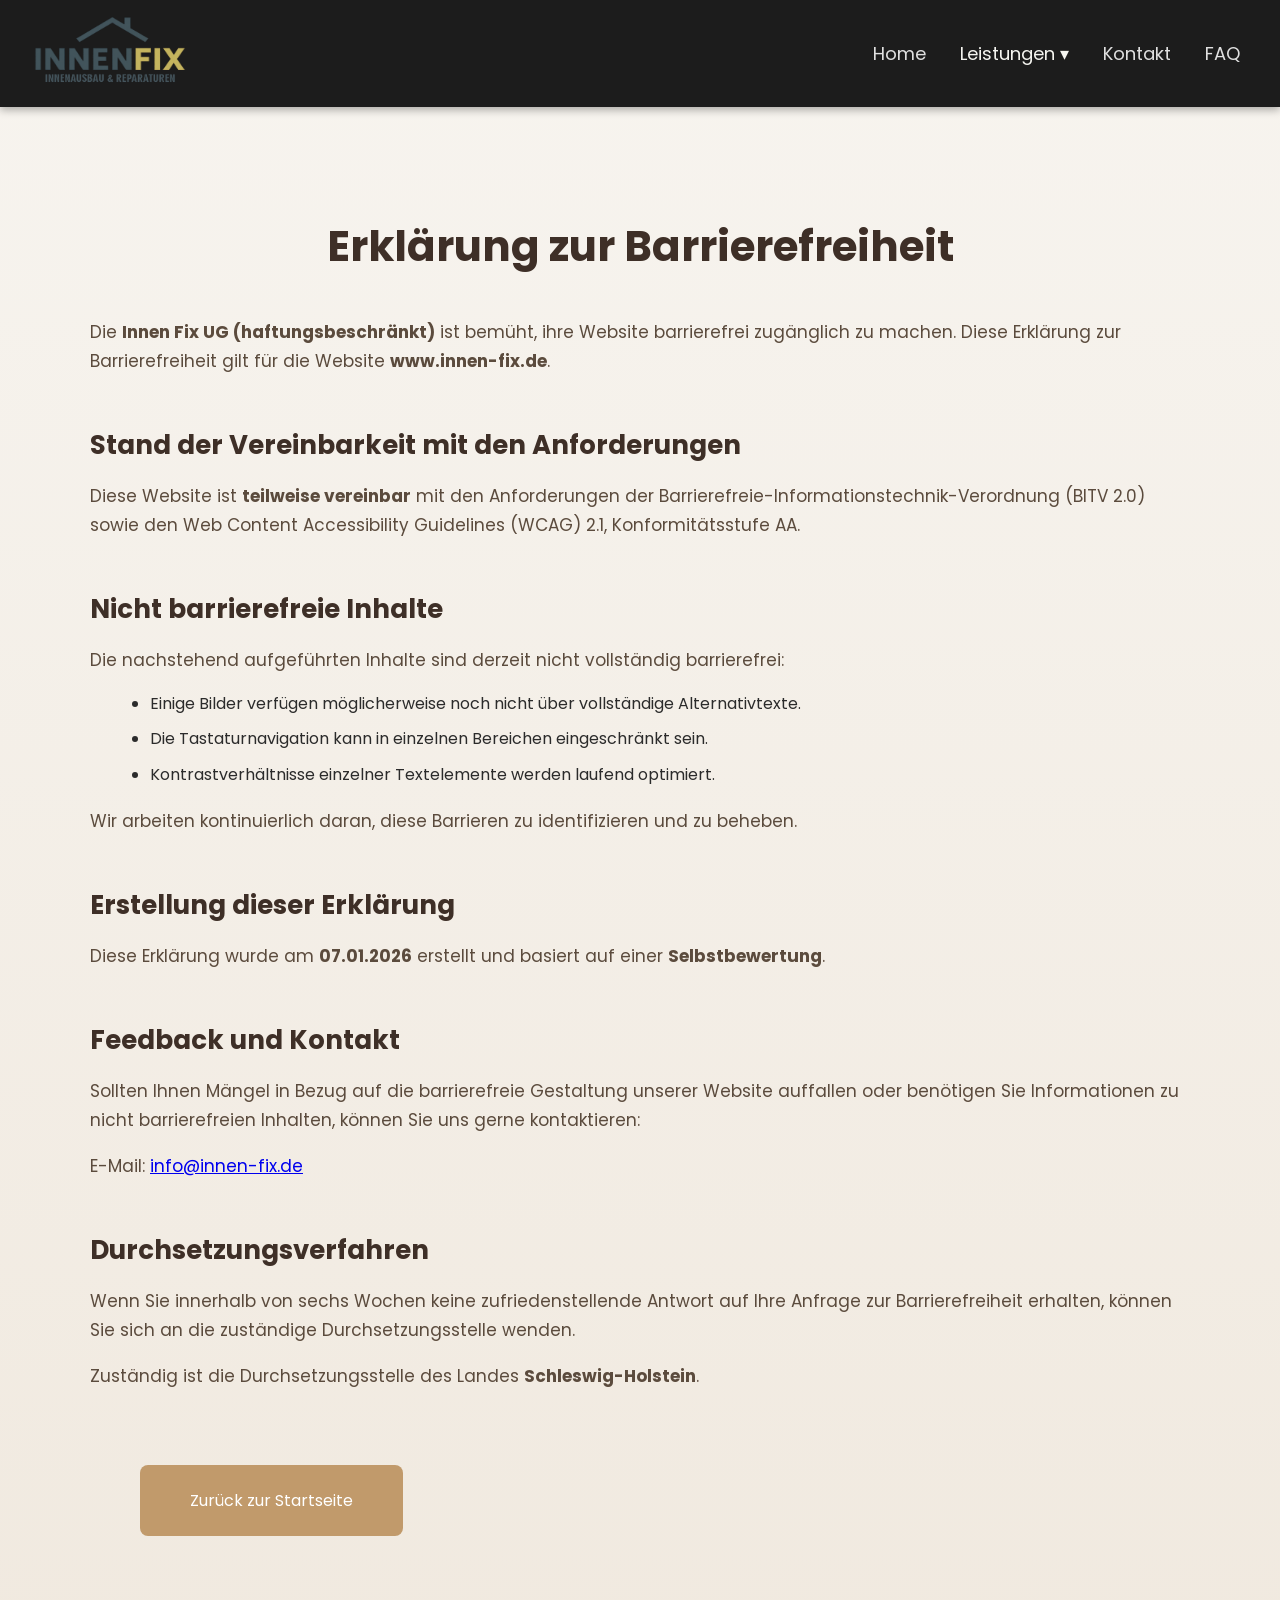
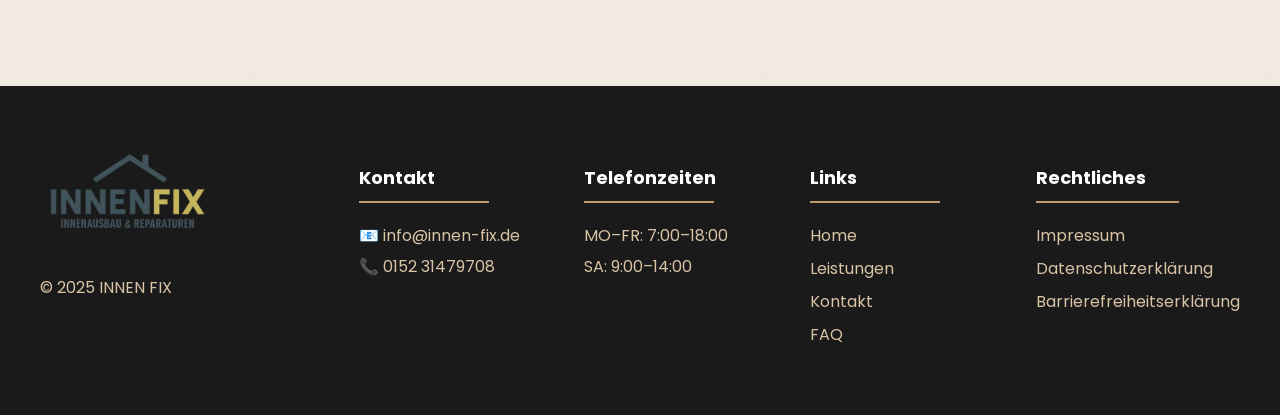
==== barrierefreiheit.html @ 5da725fe "Add files via upload" ====
<!DOCTYPE html>
<html lang="de">
<head>
  <meta charset="UTF-8">
  <meta name="viewport" content="width=device-width, initial-scale=1.0">
  <title>Barrierefreiheitserklärung — Innen Fix</title>
  <meta name="description" content="Erklärung zur Barrierefreiheit der Website Innen Fix gemäß BITV 2.0 und WCAG 2.1.">
  <link rel="stylesheet" href="style.css">
  <link href="https://fonts.googleapis.com/css2?family=Poppins:ital,wght@0,400;0,500;1,400&display=swap" rel="stylesheet">
</head>

<body>
  <header>
    <a href="index.html#home" class="logo"><img src="logo.png" width="170" height="80"></a>
    <nav>
      <a href="index.html#home">Home</a>

      <div class="dropdown">
        <a href="index.html#services" class="dropbtn">Leistungen ▾</a>
        <div class="dropdown-content">
          <a href="malerarbeiten.html">Malerarbeiten</a>
          <a href="gipskarton.html">Montage von Gipskarton und abgehängten Decken</a>
          <a href="bodenverlegung.html">Bodenverlegung</a>
          <a href="sockelleisten.html">Montage von Sockelleisten, Türen und Fenstern</a>
          <a href="mobelmontage.html">Möbelmontage</a>
          <a href="sanitararbeiten.html">Sanitärarbeiten</a>
          <a href="elektroinstallationsarbeiten.html">Elektroinstallationsarbeiten</a>
          <a href="fliesenarbeiten.html">Fliesenarbeiten</a>
          <a href="sonstiges.html">Sonstiges</a>
        </div>
      </div>

      <a href="index.html#contact">Kontakt</a>
      <a href="index.html#faq">FAQ</a>
    </nav>
  </header>

<main class="privacy-container">

  <h1>Erklärung zur Barrierefreiheit</h1>

  <p>
    Die <strong>Innen Fix UG (haftungsbeschränkt)</strong> ist bemüht,
    ihre Website barrierefrei zugänglich zu machen.
    Diese Erklärung zur Barrierefreiheit gilt für die Website
    <strong>www.innen-fix.de</strong>.
  </p>

  <h2>Stand der Vereinbarkeit mit den Anforderungen</h2>
  <p>
    Diese Website ist <strong>teilweise vereinbar</strong> mit den Anforderungen
    der Barrierefreie-Informationstechnik-Verordnung (BITV 2.0)
    sowie den Web Content Accessibility Guidelines (WCAG) 2.1,
    Konformitätsstufe AA.
  </p>

  <h2>Nicht barrierefreie Inhalte</h2>
  <p>
    Die nachstehend aufgeführten Inhalte sind derzeit nicht vollständig barrierefrei:
  </p>
  <ul>
    <li>Einige Bilder verfügen möglicherweise noch nicht über vollständige Alternativtexte.</li>
    <li>Die Tastaturnavigation kann in einzelnen Bereichen eingeschränkt sein.</li>
    <li>Kontrastverhältnisse einzelner Textelemente werden laufend optimiert.</li>
  </ul>

  <p>
    Wir arbeiten kontinuierlich daran, diese Barrieren zu identifizieren
    und zu beheben.
  </p>

  <h2>Erstellung dieser Erklärung</h2>
  <p>
    Diese Erklärung wurde am <strong>07.01.2026</strong> erstellt
    und basiert auf einer <strong>Selbstbewertung</strong>.
  </p>

  <h2>Feedback und Kontakt</h2>
  <p>
    Sollten Ihnen Mängel in Bezug auf die barrierefreie Gestaltung unserer Website
    auffallen oder benötigen Sie Informationen zu nicht barrierefreien Inhalten,
    können Sie uns gerne kontaktieren:
  </p>

  <p>
    E-Mail: <a href="mailto:info@innen-fix.de">info@innen-fix.de</a>
  </p>

  <h2>Durchsetzungsverfahren</h2>
  <p>
    Wenn Sie innerhalb von sechs Wochen keine zufriedenstellende Antwort
    auf Ihre Anfrage zur Barrierefreiheit erhalten,
    können Sie sich an die zuständige Durchsetzungsstelle wenden.
  </p>

  <p>
    Zuständig ist die Durchsetzungsstelle des Landes
    <strong>Schleswig-Holstein</strong>.
  </p>

  <a href="index.html" class="back-btn">Zurück zur Startseite</a>

</main>

<footer class="footer">
  <div class="footer-container">
    
    <div class="footer-col logo-col">
      <img src="logo.png" class="footer-logo">
      <p>© 2025 INNEN FIX</p>
    </div>

    <div class="footer-col">
      <h3>Kontakt</h3>
      <hr>
      <p>📧 <a href="mailto:info@innen-fix.de">info@innen-fix.de</a></p>
      <p>📞 <a href="tel:015231479708">0152 31479708</a></p>
    </div>

    <div class="footer-col">
      <h3>Telefonzeiten</h3>
      <hr>
      <p>MO–FR: 7:00–18:00</p>
      <p>SA: 9:00–14:00</p>
    </div>

    <div class="footer-col">
      <h3>Links</h3>
      <hr>
      <ul>
        <li><a href="index.html#home">Home</a></li>
        <li><a href="index.html#services">Leistungen</a></li>
        <li><a href="index.html#contact">Kontakt</a></li>
        <li><a href="index.html#faq">FAQ</a></li>
      </ul>
    </div>

    <div class="footer-col">
      <h3>Rechtliches</h3>
      <hr>
      <ul>
        <li><a href="impressum.html">Impressum</a></li>
        <li><a href="privacy.html">Datenschutzerklärung</a></li>
        <li><a href="barrierefreiheit.html">Barrierefreiheitserklärung</a></li>
      </ul>
    </div>
  </div>
</footer>

<button id="scrollToTop" title="Nach oben" aria-label="Nach oben">▲</button>
<script src="script.js"></script>
</body>
</html>
---- style.css ----
/* Загальні стилі */
body {
  margin: 0;
  font-family: 'Poppins', sans-serif;
  color: #2B2B2B;
  background: linear-gradient(180deg, #F7F4EF 0%, #EFE7DC 100%);
}

/* Хедер */
header {
  display: flex;
  justify-content: space-between;
  align-items: center;
  background-color: #1C1C1C;
  padding: 10px 25px;
  position: sticky;
  top: 0;
  z-index: 10;
  box-shadow: 0 3px 8px rgba(0, 0, 0, 0.3);
  transition: top 0.3s ease, opacity 0.3s ease;
}

header.hide {
  top: -100px;
  opacity: 0;
}

nav a {
  text-decoration: none;
  color: #E0E0E0;
  margin: 0 15px;
  font-size: 18px;
  transition: color 0.3s;
}

nav a:hover {
  color: #D8C3A5;
}

/* Герой-секція */
.hero {
  background: url("background-one.png") center/cover no-repeat;
  min-height: 85vh;
  display: flex;
  align-items: center;
  justify-content: center;
  position: relative;
}

.hero::after {
  content: "";
  position: absolute;
  inset: 0;
  background: rgba(130, 121, 112, 0.4);
}

.hero-text {
  position: relative;
  max-width: 1000px;
  text-align: center;
  color: #FFFFFF;
  z-index: 1;
  padding: 20px;
  animation: fadeIn 1.5s ease;
}

.hero-text h1 {
  font-size: 46px;
  margin-bottom: 20px;
  font-weight: 600;
  letter-spacing: 1px;
}

.hero-text p {
  font-size: 25px;
  line-height: 1.7;
  margin-bottom: 35px;
}

.hero-buttons {
  display: flex;
  justify-content: center;
  gap: 30px;
}

.hero-buttons button {
  background-color: #D8C3A5;
  color: #3E2F27;
  border: none;
  padding: 20px 75px;
  border-radius: 6px;
  font-size: 20px;
  cursor: pointer;
  transition: background 0.3s, transform 0.2s;
}

.hero-buttons button:hover {
  background-color: #C19A6B;
  transform: scale(1.05);
} 

/* Роздільник */
.divider {
  border: none;
  height: 1px;
  background-color: #D8C3A5;
  margin: 60px auto;
  width: 70%;
  box-shadow: 0 0 15px 10px rgba(209, 190, 160, 0.3);
}

/* Наші послуги */
.services {
  text-align: center;
  padding: 0px 80px 100px;
}

.services h2 {
  font-size: 40px;
  color: #3E2F27;
  margin-bottom: 60px;
  font-weight: 600;
  text-transform: uppercase;
  letter-spacing: 1px;
}

.service-container {
  display: flex;
  flex-wrap: wrap;
  justify-content: center;
  gap: 35px;
}

.service-card {
  text-decoration: none !important;
  color: inherit !important;
  display: flex;
  flex-direction: column;
  align-items: center;
  justify-content: center;
  background-color: #f3e6d2;
  border: 1px solid #E0D6C5;
  width: 400px;
  height: 230px;
  border-radius: 10px;
  box-shadow: 0 4px 10px rgba(0,0,0,0.1);
  padding: 15px;
  transition: transform 0.3s, box-shadow 0.3s;
  opacity: 0;
  transform: translateY(25px);
  transition: opacity 0.8s ease, transform 0.8s ease;
  will-change: transform, opacity;
}

.service-card.visible {
  opacity: 1;
  transform: translateY(0);
}

.service-card img {
  width: 80px;
  height: 80px;
  object-fit: contain;
  transition: transform 0.3s ease;
}

.service-card:hover {
  transform: translateY(-8px) scale(1.02);
  box-shadow: 0 12px 25px rgba(0,0,0,0.2);
}

.service-card:hover img {
  transform: scale(1.1);
}

.service-card h3 {
  text-decoration: none !important;
  color: #3E2F27 !important;
  margin: 1;
  text-align: center;
  font-size: 26px;
  margin-bottom: 12px;
  font-weight: 500;
}

/* Контактна секція */
.contact-section {
  background-color: #f3e6d2;
  padding: 80px 10%;
  color: #3E2F27;
}

.contact-container {
  display: flex;
  flex-wrap: wrap;
  justify-content: space-between;
  align-items: flex-start;
  gap: 50px;
}

.contact-info {
  flex: 1;
  min-width: 300px;
}

.contact-info h2 {
  font-size: 36px;
  margin-bottom: 20px;
  color: #3E2F27;
}

.contact-info p {
  font-size: 17px;
  line-height: 1.6;
  margin-bottom: 15px;
}

.contact-link {
  color: #3a2c1a; /* приємний темний колір тексту */
  text-decoration: none;
  font-weight: 500;
  transition: color 0.3s ease;
}

.contact-link:hover {
  color: #9D7C54; /* твій фірмовий відтінок */
}

.icon {
  width: 40px;
  margin-right: 8px;
  vertical-align: middle;
}

.contact-line {
  font-weight: 500;
  color: #3E2F27;
}

.contact-note {
  font-style: italic;
  margin-top: 10px;
  color: #5b4b3d;
}

.contact-form {
  flex: 1;
  min-width: 320px;
  background: #fff;
  padding: 35px;
  border-radius: 10px;
  box-shadow: 0 4px 12px rgba(0,0,0,0.15);
}

.form-group {
  margin-bottom: 20px;
  display: flex;
  flex-direction: column;
}

.form-group.full textarea {
  resize: none;
}

.form-group label {
  margin-bottom: 6px;
  font-weight: 500;
}

.form-group input,
.form-group textarea {
  padding: 10px 14px;
  border: 1px solid #ccc;
  border-radius: 6px;
  font-family: 'Poppins', sans-serif;
  font-size: 15px;
}

.form-group.checkbox {
  flex-direction: row;
  align-items: center;
}

.form-group.checkbox label {
  margin: 0 0 0 10px;
  font-size: 14px;
}

.form-group.checkbox a {
  color: #C19A6B;
  text-decoration: underline;
}

.send-btn {
  background-color: #C19A6B;
  color: #fff;
  border: none;
  padding: 14px 28px;
  border-radius: 6px;
  cursor: pointer;
  font-size: 16px;
  transition: background 0.3s ease;
}

.send-btn:hover {
  background-color: #a57f59;
}

/* Адаптивність */
@media (max-width: 850px) {
  .contact-container {
    flex-direction: column;
  }
}

/* FAQ */
.faq {
  background-color: #F8F6F2;
  padding: 90px 20px;
  display: flex;
  justify-content: center;
}

.faq-container {
  max-width: 900px;
  width: 100%;
  text-align: center;
}

.faq-header h2 {
  font-size: 40px;
  color: #2B2B2B;
  font-weight: 600;
  margin-bottom: 12px;
}

.faq-header h2 span {
  color: #9D7C54;
  font-style: italic;
}

.faq-header p {
  color: #555;
  font-size: 17px;
  margin-bottom: 50px;
}

.faq-list {
  display: flex;
  flex-direction: column;
  gap: 18px;
}

.faq-item {
  background: #fff;
  border-radius: 14px;
  border: 1px solid #ddd;
  box-shadow: 0 4px 10px rgba(0, 0, 0, 0.05);
  overflow: hidden;
  text-align: left;
  transition: all 0.3s ease;
}

.faq-title {
  width: 100%;
  background: none;
  border: none;
  outline: none;
  padding: 22px 26px;
  font-size: 18px;
  font-weight: 500;
  color: #2B2B2B;
  display: flex;
  justify-content: space-between;
  align-items: center;
  cursor: pointer;
  transition: all 0.3s ease;
}

.faq-title:hover {
  color: #9D7C54;
}

.faq-icon {
  font-size: 22px;
  color: #9D7C54;
  transition: transform 0.3s ease;
}

.faq-content {
  max-height: 0;
  overflow: hidden;
  font-size: 16px;
  color: #444;
  background: #fff;
  padding: 0 26px;
  line-height: 1.6;
  transition: all 0.4s ease;
}

.faq-item.active .faq-content {
  max-height: 400px;
  padding: 18px 26px 26px;
}

.faq-item.active .faq-icon {
  transform: rotate(45deg);
}

.faq-footer {
  margin-top: 40px;
  font-style: italic;
  color: #555;
}

.faq-footer a {
  color: #9D7C54;
  text-decoration: none;
  font-weight: 500;
}

.faq-footer a:hover {
  text-decoration: underline;
}

/* Responsive */
@media (max-width: 768px) {
  .faq-header h2 {
    font-size: 32px;
  }
  .faq-title {
    font-size: 17px;
  }
}

/* Футер */
.footer {
  background-color: #1A1A1A;
  padding: 60px 40px;
  color: #D8C3A5;
  margin-top: 50px;
  opacity: 0;
  transform: translateY(60px);
  transition: opacity 0.5s ease, transform 0.5s ease;
}

.footer.visible {
  opacity: 1;
  transform: translateY(0);
}

.footer-container {
  display: grid;
  grid-template-columns: 1.5fr 1fr 1fr 1fr 1fr;
  gap: 40px;
  align-items: start;
}

.footer h3 {
  font-size: 18px;
  margin-bottom: 10px;
  color: #FFFFFF;
}

.footer hr {
  width: 70%;
  border: none;
  border-top: 2px solid #C19A6B;
  margin: 10px 0 20px 0;
}

.footer a {
  color: #D8C3A5;
  text-decoration: none;
  transition: color 0.3s;
}

.footer a:hover {
  color: #fff;
}

.footer ul {
  list-style: none;
  padding: 0;
  margin: 0;
}

.footer ul li {
  margin-bottom: 8px;
}

.footer-logo {
  width: 175px;
  margin-bottom: 25px;
}

.footer-col p {
  margin: 6px 0;
}

/* Адаптивність */
@media (max-width: 900px) {
  .footer-container {
    grid-template-columns: 1fr 1fr;
    gap: 20px;
  }
}

@media (max-width: 600px) {
  .footer-container {
    grid-template-columns: 1fr;
  }
  .footer {
    text-align: center;
  }
}

/* Анімація */
@keyframes fadeIn {
  from {opacity: 0; transform: translateY(20px);}
  to {opacity: 1; transform: translateY(0);}
}

/* Стрілка "вгору" */
#scrollToTop {
  position: fixed;
  bottom: 30px;
  right: 30px;
  width: 50px;
  height: 50px;
  background-color: #C19A6B;
  color: #fff;
  border: none;
  border-radius: 50%;
  font-size: 24px;
  cursor: pointer;
  display: none;
  align-items: center;
  justify-content: center;
  box-shadow: 0 4px 10px rgba(0,0,0,0.3);
  transition: opacity 0.3s, transform 0.3s, background 0.3s;
  z-index: 1000;
}

#scrollToTop:hover {
  background-color: #C19A6B;
  transform: scale(1.1);
}

/* Випадаюче меню */
.dropdown {
  position: relative;
  display: inline-block;
}

.dropbtn {
  color: #F5F5F0;
  text-decoration: none;
  font-size: 18px;
  margin: 0 15px;
  cursor: pointer;
  transition: color 0.3s ease;
}

.dropbtn:hover {
  color: #D8C3A5;
}

.dropdown-content {
  display: none;
  position: absolute;
  background-color: #f3e6d2;
  min-width: 300px;
  box-shadow: 0 8px 16px rgba(0,0,0,0.25);
  border-radius: 8px;
  z-index: 100;
  top: 100%;
  left: 0;
  animation: dropdownFade 0.25s ease;
}

.dropdown-content.show {
  display: block;
}

.dropdown-content a {
  color: #3E2F27;
  padding: 12px 18px;
  text-decoration: none;
  display: block;
  font-size: 17px;
  transition: background-color 0.3s ease, padding-left 0.2s ease;
  border-bottom: 1px solid rgba(0,0,0,0.08);
}

.dropdown-content a:last-child {
  border-bottom: none;
}

.dropdown-content a:hover {
  background-color: #e7d6bb;
  padding-left: 22px;
}

@media (hover: hover) {
  .dropdown:hover .dropdown-content {
    display: block;
  }
}

/* Анімація появи меню */
@keyframes dropdownFade {
  from {opacity: 0; transform: translateY(10px);}
  to {opacity: 1; transform: translateY(0);}
}

/* Адаптивність */
@media (max-width: 800px) {
  .dropdown-content {
    position: static;
    box-shadow: none;
    background-color: transparent;
    border-radius: 0;
  }

  .dropdown-content a {
    padding: 10px 0;
    border: none;
    background: none;
    color: #F5F5F0;
  }

  .dropdown-content a:hover {
    background: none;
    color: #D8C3A5;
  }
}

@media (max-width: 1024px) {
  body {
    font-size: 16px;
  }
}

@media (max-width: 768px) {
  header {
    flex-direction: column;
    padding: 10px 15px;
  }

  nav {
    display: flex;
    flex-wrap: wrap;
    justify-content: center;
    gap: 10px;
  }

  nav a, .dropbtn {
    font-size: 16px;
    margin: 5px;
  }
}

@media (max-width: 768px) {
  .hero {
    min-height: 75vh;
    padding: 40px 10px;
  }

  .hero-text h1 {
    font-size: 30px;
  }

  .hero-text p {
    font-size: 18px;
  }

  .hero-buttons {
    flex-direction: column;
    gap: 15px;
  }

  .hero-buttons button {
    width: 100%;
    padding: 16px 0;
    font-size: 18px;
  }
}

@media (max-width: 768px) {
  .services {
    padding: 0 20px 60px;
  }

  .service-card {
    width: 100%;
    max-width: 360px;
    height: auto;
    padding: 20px;
  }

  .service-card h3 {
    font-size: 22px;
  }
}

@media (max-width: 768px) {
  .contact-section {
    padding: 60px 20px;
  }

  .contact-info h2 {
    font-size: 28px;
  }

  .contact-form {
    padding: 25px;
  }
}

@media (max-width: 768px) {
  .contact-section {
    padding: 60px 20px;
  }

  .contact-info h2 {
    font-size: 28px;
  }

  .contact-form {
    padding: 25px;
  }
}

@media (max-width: 480px) {
  .faq-header h2 {
    font-size: 26px;
  }

  .faq-title {
    font-size: 16px;
    padding: 18px;
  }
}

@media (max-width: 600px) {
  .footer {
    padding: 40px 20px;
  }

  .footer-logo {
    margin: 0 auto 20px;
    display: block;
  }
}

@media (max-width: 768px) {

  nav ul {
    display: none; /* тимчасово ховаємо меню */
  }

  .hero h1 {
    font-size: 1.8rem;
    line-height: 1.2;
  }

  .hero p {
    font-size: 1rem;
  }

  .hero-buttons {
    gap: 12px;
  }

  .hero-buttons a {
    padding: 14px 18px;
    font-size: 1rem;
  }
}

.btn {
  display: inline-block;
  padding: 20px 50px;
  background: #d9c2a3;
  color: #000;
  border-radius: 8px;
  font-size: 1.3rem;
  text-decoration: none;
  text-align: center;
}

.btn:hover {
  background: #c9ae8f;
}

/* ===== SERVICE PAGE ===== */
.service-page {
  max-width: 1100px;
  margin: 0 auto;
  padding: 70px 20px;
}

.service-title {
  text-align: center;
  margin-bottom: 70px;
}

.service-title h1 {
  font-size: 42px;
  color: #3E2F27;
  margin-bottom: 10px;
}

.service-title p {
  font-size: 18px;
  color: #5b4b3d;
}

/* Sections */
.service-section {
  background: #FAF8F5;
  border-radius: 20px;
  padding: 50px;
  margin-bottom: 70px;
  display: flex;
  gap: 50px;
  align-items: center;
  box-shadow: 0 20px 40px rgba(0, 0, 0, 0.06);
  border-left: 6px solid #C6A66A;
  transition: transform 0.3s ease, box-shadow 0.3s ease;
}

.service-section:hover {
  transform: translateY(-6px);
  box-shadow: 0 30px 60px rgba(0, 0, 0, 0.1);
}

.service-section.reverse {
  flex-direction: row-reverse;
}

.service-text {
  flex: 1;
}

.service-text h2 {
  font-size: 28px;
  color: #2F2F2F;
  margin-bottom: 15px;
  position: relative;
}

.service-text h2::after {
  content: "";
  display: block;
  width: 60px;
  height: 3px;
  background: #C6A66A;
  margin-top: 10px;
  border-radius: 2px;
}

.service-text p {
  font-size: 16px;
  line-height: 1.7;
  color: #555;
  margin-bottom: 20px;
}

.service-text ul {
  list-style: none;
  padding: 0;
}

.service-text ul li {
  padding-left: 28px;
  margin-bottom: 10px;
  position: relative;
  color: #444;
}

.service-text ul li::before {
  content: "✓";
  position: absolute;
  left: 0;
  color: #C6A66A;
  font-weight: bold;
}

.service-image {
  flex: 1;
}

.service-image img {
  width: 100%;
  border-radius: 18px;
  box-shadow: 0 15px 35px rgba(0, 0, 0, 0.15);
  transition: transform 0.4s ease;
}

.service-section:hover .service-image img {
  transform: scale(1.03);
}

.service-included {
  background: #2F2F2F;
  color: #F5F5F5;
  border-left-color: #C6A66A;
}

.service-included h2 {
  color: #FFF;
}

.service-included ul li {
  color: #DDD;
}

.service-included ul li::before {
  color: #C6A66A;
}

@media (max-width: 900px) {
  .service-section,
  .service-section.reverse {
    flex-direction: column;
    padding: 35px 25px;
  }

  .service-image img {
    margin-top: 25px;
  }
}

/* ===== SERVICES SLIDER ===== */
.services-slider {
  margin-top: 100px;
  padding: 50px;
  background: linear-gradient(135deg, #EFE7DC, #E2D5C3);
  width: 100vw;
  position: relative;
  left: 50%;
  transform: translateX(-50%);
}

.services-slider-inner {
  max-width: 1100px;
  margin: 0 auto;
  padding: 0 25px;
  text-align: center;
}

.services-slider h2 {
  font-size: 30px;
  color: #3E2F27;
  margin-bottom: 40px;
}

.slider-wrapper {
  display: flex;
  align-items: center;
  justify-content: center;
  gap: 25px;
}

.slider-card {
  width: 600px;
  background: #1C1C1C;
  border-radius: 16px;
  overflow: hidden;
  text-decoration: none;
  color: #D8C3A5;
  box-shadow: 0 10px 28px rgba(0,0,0,0.3);
  transition: transform 0.3s ease;
}

.slider-card:hover {
  transform: translateY(-6px);
}

.slider-card img {
  width: 100%;
  height: 200px;
  object-fit: cover;
}

.slider-card span {
  display: block;
  padding: 16px;
  font-size: 20px;
}

/* Arrows */
.slider-btn {
  background: #1C1C1C;
  color: #D8C3A5;
  border: none;
  width: 48px;
  height: 48px;
  border-radius: 50%;
  font-size: 22px;
  cursor: pointer;
  transition: background 0.3s ease;
}

.slider-btn:hover {
  background: #3E2F27;
}

/* Mobile */
@media (max-width: 600px) {
  .slider-card {
    width: 100%;
    max-width: 340px;
  }
}

/* ===== PRIVACY PAGE ===== */
.privacy-container {
  max-width: 1100px;
  margin: 0 auto;
  padding: 80px 25px 100px;
  animation: fadeIn 0.8s ease;
}

.privacy-container h1 {
  font-size: 42px;
  color: #3E2F27;
  margin-bottom: 40px;
  text-align: center;
}

.privacy-container h2 {
  font-size: 26px;
  color: #3E2F27;
  margin-top: 50px;
  margin-bottom: 15px;
}

.privacy-container p {
  font-size: 17px;
  line-height: 1.7;
  color: #5b4b3d;
  margin-bottom: 15px;
}

.privacy-container ul {
  margin-left: 20px;
  margin-bottom: 20px;
}

.privacy-container ul li {
  margin-bottom: 10px;
  line-height: 1.6;
}

.back-btn {
  display: inline-block;
  margin-top: 60px;
  margin-left: 50px;
  padding: 23px 50px;
  background-color: #C19A6B;
  color: #fff;
  border-radius: 8px;
  text-decoration: none;
  font-size: 16px;
  transition: background 0.3s ease, transform 0.2s ease;
}

.back-btn:hover {
  background-color: #a57f59;
  transform: translateY(-2px);
}

/* Mobile */
@media (max-width: 768px) {
  .privacy-container {
    padding: 60px 18px 80px;
  }

  .privacy-container h1 {
    font-size: 32px;
  }

  .privacy-container h2 {
    font-size: 22px;
  }

  .privacy-container p {
    font-size: 16px;
  }
}
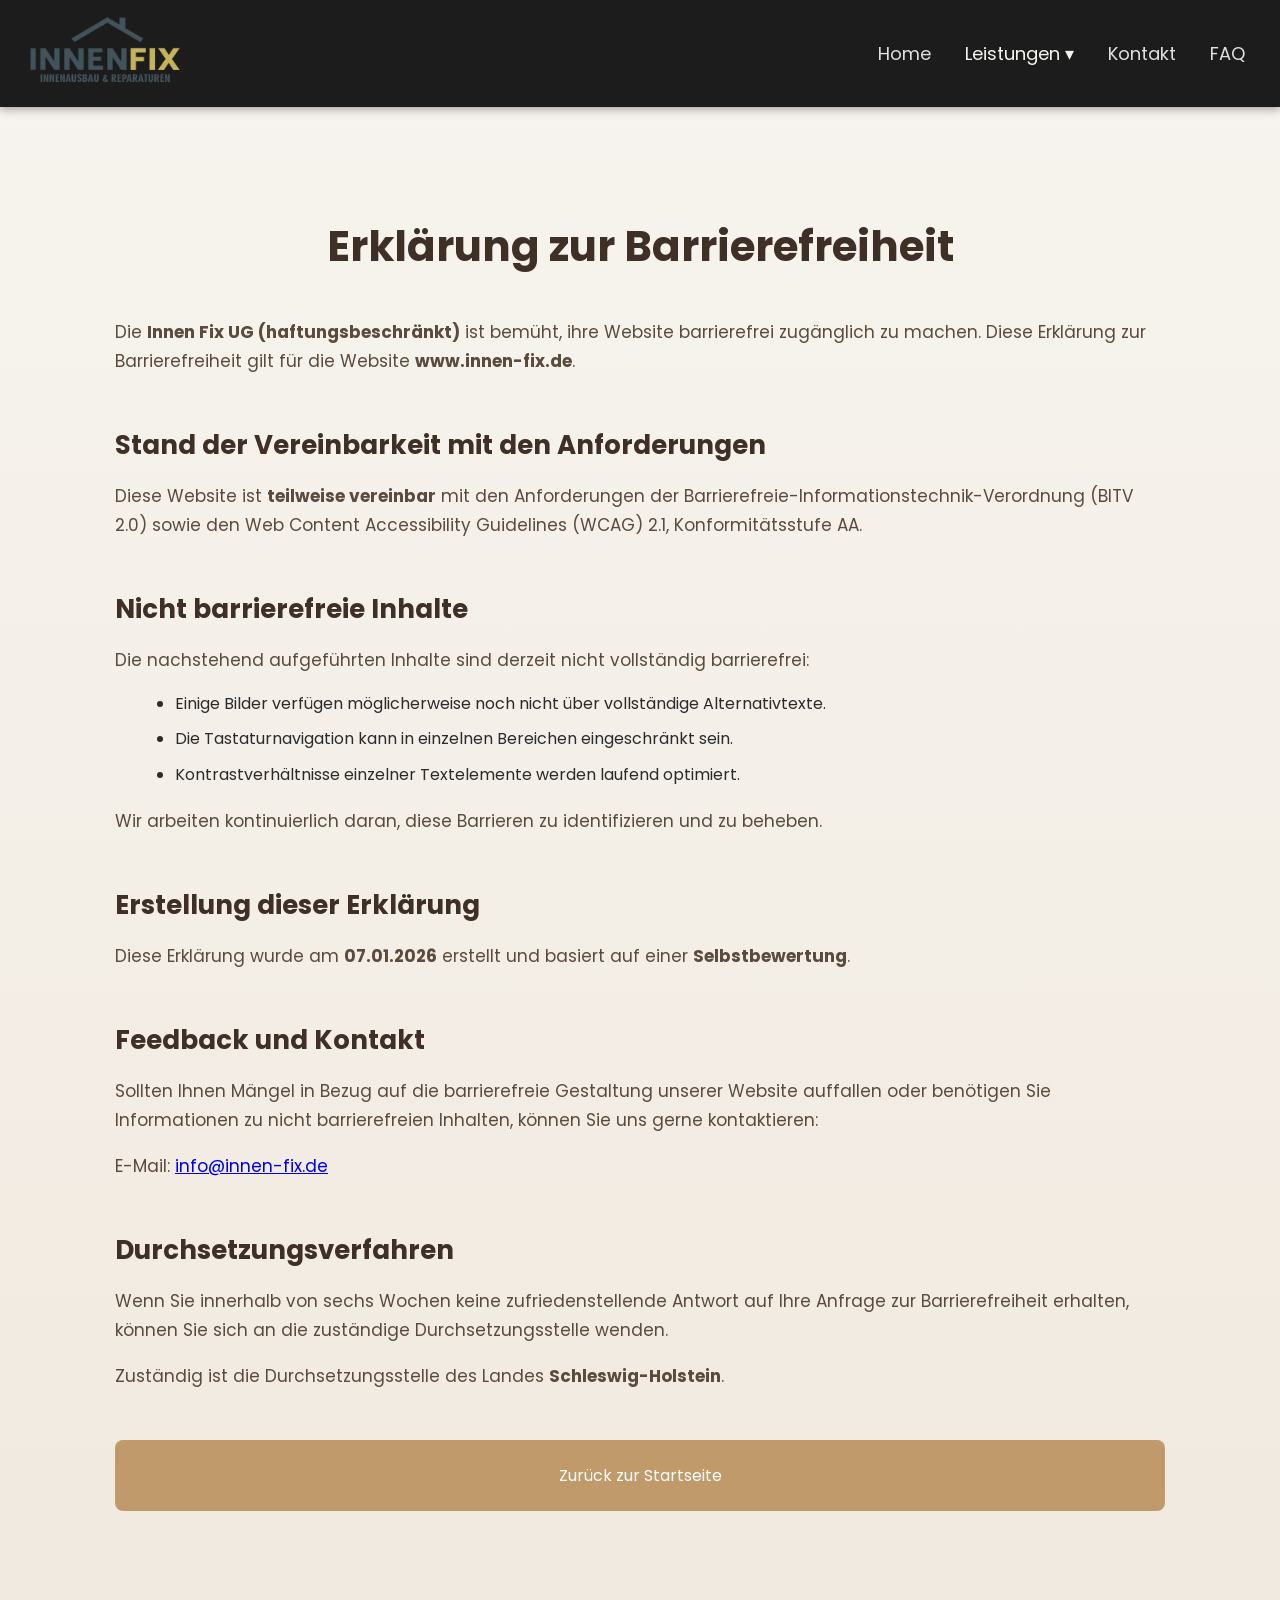
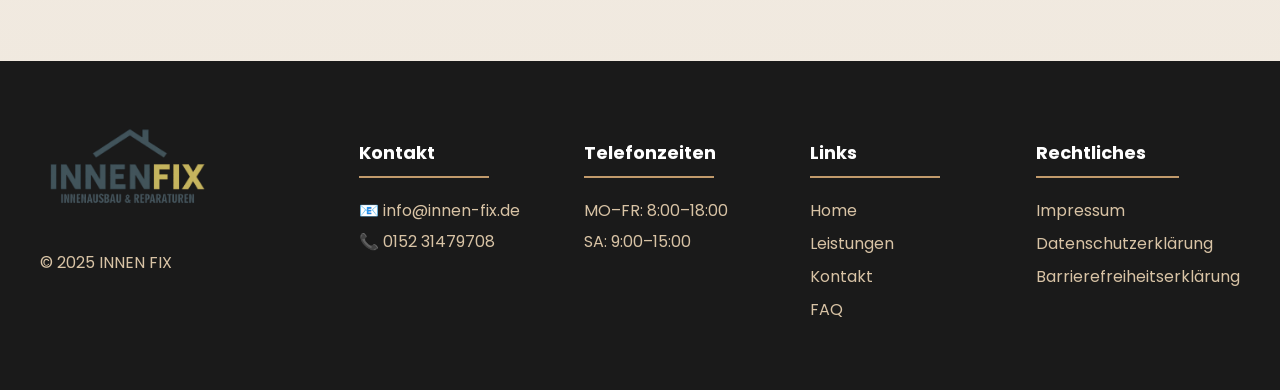
==== commit 4573b951: "Revise footer contact details and timings Updated contact information and footer details." ====
--- a/barrierefreiheit.html
+++ b/barrierefreiheit.html
@@ -120,8 +120,8 @@
     <div class="footer-col">
       <h3>Telefonzeiten</h3>
       <hr>
-      <p>MO–FR: 7:00–18:00</p>
-      <p>SA: 9:00–14:00</p>
+      <p>MO–FR: 8:00–18:00</p>
+      <p>SA: 9:00–15:00</p>
     </div>
 
     <div class="footer-col">
--- a/style.css
+++ b/style.css
@@ -936,23 +936,19 @@
 /* ===== SERVICES SLIDER ===== */
 .services-slider {
   margin-top: 100px;
-  padding: 50px;
-  background: linear-gradient(135deg, #EFE7DC, #E2D5C3);
-  width: 100vw;
-  position: relative;
-  left: 50%;
-  transform: translateX(-50%);
+  padding: 30px 20px;
+  width: 100%;
 }
 
 .services-slider-inner {
-  max-width: 1100px;
+  max-width: 1000px;
   margin: 0 auto;
   padding: 0 25px;
   text-align: center;
 }
 
 .services-slider h2 {
-  font-size: 30px;
+  font-size: 35px;
   color: #3E2F27;
   margin-bottom: 40px;
 }
@@ -965,7 +961,8 @@
 }
 
 .slider-card {
-  width: 600px;
+  width: 100%;
+  max-width: 600px;
   background: #1C1C1C;
   border-radius: 16px;
   overflow: hidden;
@@ -987,8 +984,8 @@
 
 .slider-card span {
   display: block;
-  padding: 16px;
-  font-size: 20px;
+  padding: 8px;
+  font-size: 25px;
 }
 
 /* Arrows */
@@ -1008,11 +1005,27 @@
   background: #3E2F27;
 }
 
-/* Mobile */
+/* ===== FIX SERVICES SLIDER MOBILE ===== */
 @media (max-width: 600px) {
+
   .slider-card {
-    width: 100%;
-    max-width: 340px;
+    width: 500px;
+    max-width: 500px;
+  }
+
+  .slider-card img {
+    height: 180px;
+  }
+
+  .slider-card span {
+    font-size: 19px;
+    padding: 12px;
+    text-align: center;
+    background: #1C1C1C;
+  }
+
+  .slider-wrapper {
+    gap: 12px;
   }
 }
 
@@ -1056,15 +1069,15 @@
 }
 
 .back-btn {
-  display: inline-block;
-  margin-top: 60px;
-  margin-left: 50px;
+  display: block;
+  margin: 50px auto 0 auto; /* центр */
   padding: 23px 50px;
   background-color: #C19A6B;
   color: #fff;
   border-radius: 8px;
   text-decoration: none;
   font-size: 16px;
+  text-align: center;
   transition: background 0.3s ease, transform 0.2s ease;
 }
 
@@ -1075,12 +1088,18 @@
 
 /* Mobile */
 @media (max-width: 768px) {
+  .back-btn {
+    display: block;
+    margin: 20px auto 0 auto;
+    text-align: center;
+  }
+
   .privacy-container {
     padding: 60px 18px 80px;
   }
 
   .privacy-container h1 {
-    font-size: 32px;
+    font-size: 30px;
   }
 
   .privacy-container h2 {
@@ -1091,3 +1110,95 @@
     font-size: 16px;
   }
 }
+
+/* GLOBAL MOBILE FIX */
+*, *::before, *::after {
+  box-sizing: border-box;
+}
+
+html, body {
+  max-width: 100%;
+  overflow-x: hidden;
+}
+
+header {
+  width: 100%;
+  max-width: 100vw;
+  padding-left: 20px;
+  padding-right: 20px;
+}
+
+/* ===== NEXT SERVICE BUTTON ===== */
+.next-service {
+  margin: 10px auto 60px;
+  max-width: 800px;
+  padding: 0 20px;
+  text-align: center;
+}
+
+.next-service-btn {
+  display: flex;
+  justify-content: space-between;
+  align-items: center;
+  gap: 20px;
+  padding: 28px 36px;
+  background: linear-gradient(135deg, #1C1C1C, #2F2F2F);
+  color: #D8C3A5;
+  border-radius: 18px;
+  text-decoration: none;
+  box-shadow: 0 18px 40px rgba(0,0,0,0.35);
+  transition: transform 0.3s ease, box-shadow 0.3s ease;
+}
+
+.next-service-btn span {
+  font-size: 16px;
+  opacity: 0.85;
+}
+
+.next-service-btn strong {
+  font-size: 22px;
+  font-weight: 500;
+  color: #fff;
+}
+
+.next-service-btn .arrow {
+  font-size: 30px;
+  transition: transform 0.3s ease;
+}
+
+.next-service-btn:hover {
+  transform: translateY(-6px);
+  box-shadow: 0 28px 60px rgba(0,0,0,0.5);
+}
+
+.next-service-btn:hover .arrow {
+  transform: translateX(8px);
+}
+
+@media (max-width: 600px) {
+
+  .next-service {
+    margin: 14px auto 45px;
+    padding: 0 14px;
+  }
+
+  .next-service-btn {
+    padding: 22px 24px;
+    border-radius: 16px;
+    gap: 12px;
+    box-shadow: 0 12px 28px rgba(0,0,0,0.28);
+  }
+
+  .next-service-btn span {
+    font-size: 14px;
+  }
+
+  .next-service-btn strong {
+    font-size: 19px;
+    line-height: 1.25;
+  }
+
+  .next-service-btn .arrow {
+    font-size: 24px;
+  }
+}
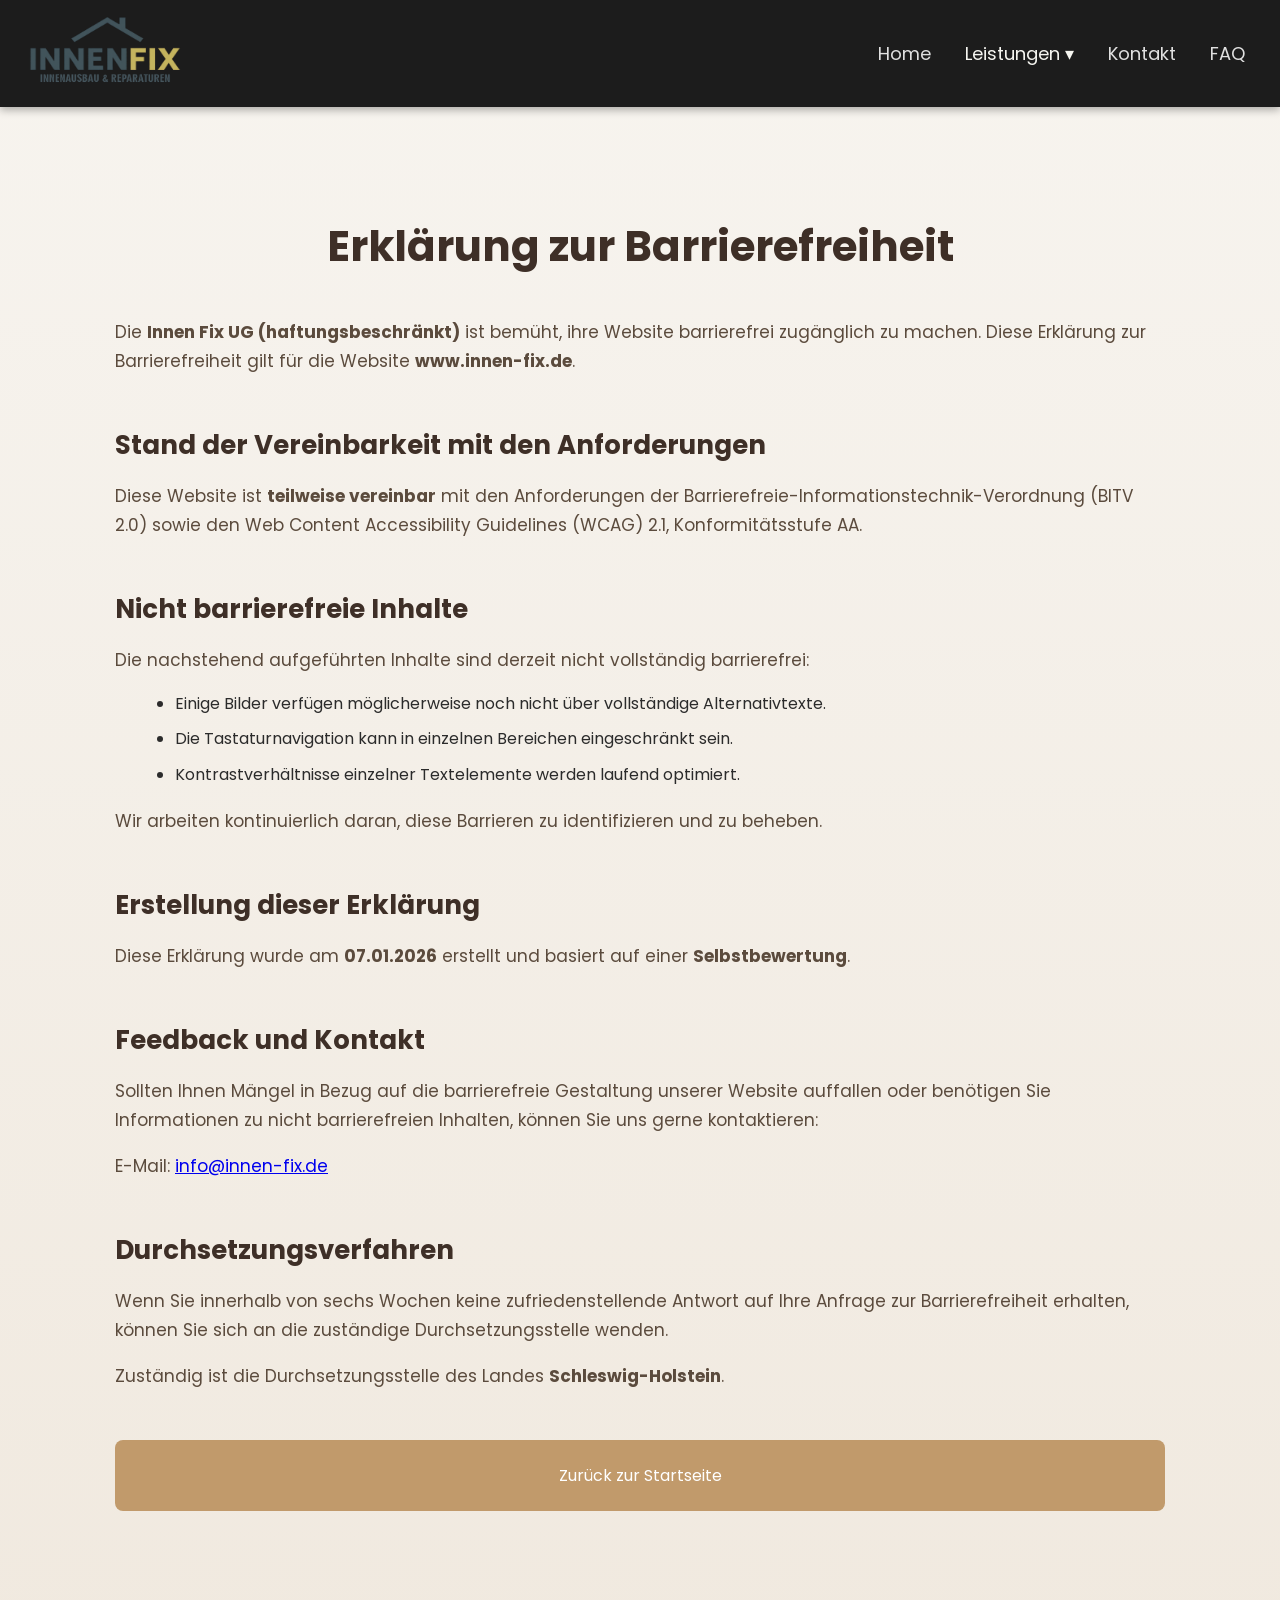
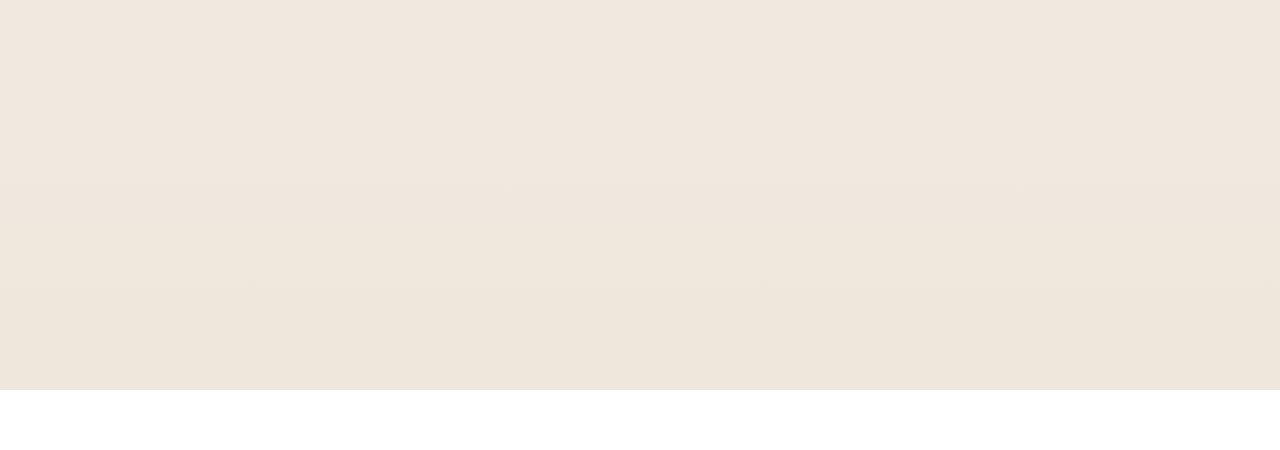
==== commit d14bd70d: "Revise accessibility declaration content and title Updated the accessibility declaration page with a" ====
--- a/barrierefreiheit.html
+++ b/barrierefreiheit.html
@@ -3,7 +3,7 @@
 <head>
   <meta charset="UTF-8">
   <meta name="viewport" content="width=device-width, initial-scale=1.0">
-  <title>Barrierefreiheitserklärung — Innen Fix</title>
+  <title>Barrierefreiheitserklärung | Innen Fix Lübeck</title>
   <meta name="description" content="Erklärung zur Barrierefreiheit der Website Innen Fix gemäß BITV 2.0 und WCAG 2.1.">
   <link rel="stylesheet" href="style.css">
   <link href="https://fonts.googleapis.com/css2?family=Poppins:ital,wght@0,400;0,500;1,400&display=swap" rel="stylesheet">
@@ -24,7 +24,6 @@
           <a href="sockelleisten.html">Montage von Sockelleisten, Türen und Fenstern</a>
           <a href="mobelmontage.html">Möbelmontage</a>
           <a href="sanitararbeiten.html">Sanitärarbeiten</a>
-          <a href="elektroinstallationsarbeiten.html">Elektroinstallationsarbeiten</a>
           <a href="fliesenarbeiten.html">Fliesenarbeiten</a>
           <a href="sonstiges.html">Sonstiges</a>
         </div>
--- a/style.css
+++ b/style.css
@@ -1008,24 +1008,49 @@
 /* ===== FIX SERVICES SLIDER MOBILE ===== */
 @media (max-width: 600px) {
 
+  .services-slider {
+    width: 100vw;
+    max-width: 100vw;
+    margin-left: calc(-50vw + 50%);
+    margin-right: calc(-50vw + 50%);
+    padding-left: 0;
+    padding-right: 0;
+  }
+
+  .slider-wrapper {
+    width: 100%;
+    padding: 0 12px;
+    box-sizing: border-box;
+  }
+
+   .services-slider-inner {
+    max-width: 100%;
+    padding-left: 0;
+    padding-right: 0;
+  }
+
   .slider-card {
-    width: 500px;
-    max-width: 500px;
+    width: 100%;
+    max-width: 100%;
   }
 
   .slider-card img {
-    height: 180px;
+    width: 100%;
+    height: 200px;
+    object-fit: cover;
   }
 
   .slider-card span {
-    font-size: 19px;
+    font-size: 16px;
     padding: 12px;
+    display: block;
     text-align: center;
-    background: #1C1C1C;
-  }
-
-  .slider-wrapper {
-    gap: 12px;
+  }
+
+  .slider-btn {
+    width: 40px;
+    height: 40px;
+    font-size: 16px;
   }
 }
 
@@ -1202,3 +1227,73 @@
     font-size: 24px;
   }
 }
+
+/* ===== FIX service-included TEXT VISIBILITY ===== */
+.service-included .service-text p,
+.service-included .service-text li {
+  color: #EAEAEA !important;
+}
+
+.service-included .service-text h2 {
+  color: #FFFFFF !important;
+}
+
+.service-included .service-text ul li::before {
+  color: #C6A66A;
+}
+
+.service-included {
+  background: linear-gradient(135deg, #1C1C1C, #2F2F2F);
+}
+
+/* ===== MOBILE: FORCE SCROLL MODE (NO EFFECTS) ===== */
+@media (max-width: 768px) {
+
+  * {
+    animation: none !important;
+    transition: none !important;
+  }
+
+  * {
+    transform: none !important;
+    will-change: auto !important;
+  }
+
+  .service-card,
+  .service-section,
+  .slider-card,
+  .next-service-btn,
+  .slider-btn,
+  header {
+    touch-action: pan-y !important;
+  }
+
+  .slider-wrapper {
+    overflow: hidden !important;
+  }
+
+  html, body {
+    overflow-x: hidden !important;
+    overscroll-behavior: auto !important;
+  }
+}
+
+/* ===== MOBILE FIX: ALIGN NAV LINKS ===== */
+@media (max-width: 768px) {
+
+  nav {
+    align-items: center;
+  }
+
+  nav a,
+  .dropbtn {
+    display: flex;
+    align-items: center;
+    height: 40px;
+    line-height: 1;
+
+  .dropdown {
+    display: flex;
+    align-items: center;
+  }
+}
